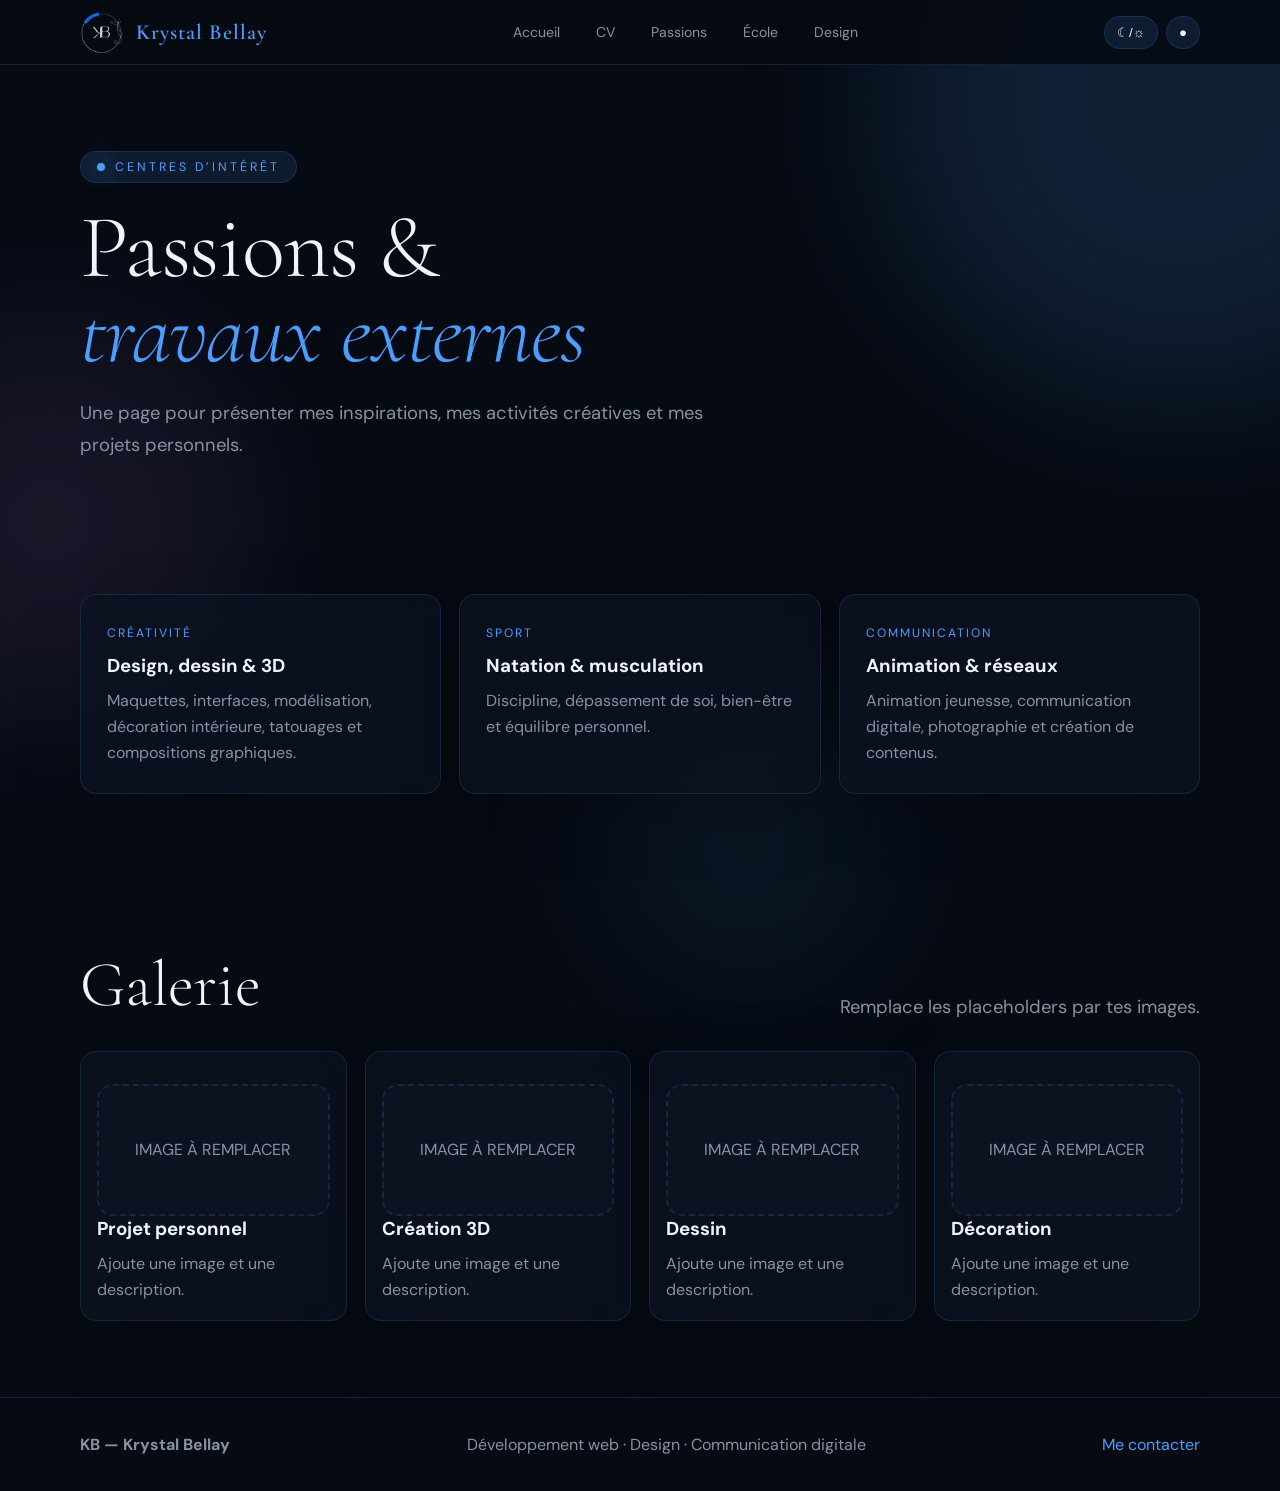
==== interets.html @ 909177f1 "Premier portfolio" ====
<!DOCTYPE html>
<html lang="fr" data-theme="dark" data-accent="blue">
<head>
  <meta charset="UTF-8">
  <meta name="viewport" content="width=device-width, initial-scale=1.0">
  <link rel="preconnect" href="https://fonts.googleapis.com">
  <link rel="preconnect" href="https://fonts.gstatic.com" crossorigin>
  <link href="https://fonts.googleapis.com/css2?family=Cormorant+Garamond:ital,wght@0,300;0,400;0,600;1,300;1,400&family=DM+Sans:wght@300;400;500;600&family=Bebas+Neue&display=swap" rel="stylesheet">
  <link rel="stylesheet" href="css/style.css">
  <title>Passions — Krystal Bellay</title>
</head>
<body>
  <div class="bg-orb bg-orb-1"></div>
  <div class="bg-orb bg-orb-2"></div>
  <div class="bg-orb bg-orb-3"></div>
<header class="nav">
  <div class="container nav-inner">
    <a class="brand" href="index.html">
      <img src="assets/images/logo-kb.png" alt="Logo KB">
      <span>Krystal Bellay</span>
    </a>

    <nav class="links">
      <a href="index.html">Accueil</a>
      <a href="cv.html">CV</a>
      <a href="interets.html">Passions</a>
      <a href="ecole.html">École</a>
      <a href="design.html">Design</a>
    </nav>

    <div class="controls">
      <button class="icon-btn" data-toggle-theme title="Changer sombre/blanc">☾/☼</button>
      <button class="icon-btn" data-toggle-accent title="Changer bleu/rose">●</button>
      <button class="icon-btn menu-btn" title="Menu mobile">☰</button>
    </div>
  </div>
</header>
  <main class="container">
    <section class="page-hero reveal">
      <span class="eyebrow"><span class="dot"></span>Centres d’intérêt</span>
      <h1 class="page-title">Passions &<br><span>travaux externes</span></h1>
      <p class="lead">Une page pour présenter mes inspirations, mes activités créatives et mes projets personnels.</p>
    </section>

    <section class="section">
      <div class="grid-3">
        <article class="card reveal"><span class="tag">Créativité</span><h3>Design, dessin & 3D</h3><p>Maquettes, interfaces, modélisation, décoration intérieure, tatouages et compositions graphiques.</p></article>
        <article class="card reveal"><span class="tag">Sport</span><h3>Natation & musculation</h3><p>Discipline, dépassement de soi, bien-être et équilibre personnel.</p></article>
        <article class="card reveal"><span class="tag">Communication</span><h3>Animation & réseaux</h3><p>Animation jeunesse, communication digitale, photographie et création de contenus.</p></article>
      </div>
    </section>

    <section class="section">
      <div class="section-head reveal">
        <h2>Galerie</h2>
        <p class="lead">Remplace les placeholders par tes images.</p>
      </div>

      <div class="gallery-grid">
        <article class="gallery-item reveal"><div class="placeholder">IMAGE À REMPLACER</div><h3>Projet personnel</h3><p>Ajoute une image et une description.</p></article>
        <article class="gallery-item reveal"><div class="placeholder">IMAGE À REMPLACER</div><h3>Création 3D</h3><p>Ajoute une image et une description.</p></article>
        <article class="gallery-item reveal"><div class="placeholder">IMAGE À REMPLACER</div><h3>Dessin</h3><p>Ajoute une image et une description.</p></article>
        <article class="gallery-item reveal"><div class="placeholder">IMAGE À REMPLACER</div><h3>Décoration</h3><p>Ajoute une image et une description.</p></article>
      </div>
    </section>
  </main>
  <footer class="footer">
    <div class="container footer-inner">
      <strong>KB — Krystal Bellay</strong>
      <span>Développement web · Design · Communication digitale</span>
      <a href="mailto:krystalbellay78@gmail.com" style="color: var(--accent); text-decoration: none;">Me contacter</a>
    </div>
  </footer>

  <script src="js/main.js"></script>
</body>
</html>
---- css/style.css ----
/* ==============================
   PORTFOLIO KRYSTAL BELLAY
   Style moderne avec thème sombre/clair + accent bleu/rose
   ============================== */

:root {
  --accent: #4A9EFF;
  --accent-glow: rgba(74, 158, 255, 0.25);
  --accent-soft: rgba(74, 158, 255, 0.12);
  --bg: #060A12;
  --bg2: #0C1220;
  --bg3: #111827;
  --text: #F0F4FF;
  --text-muted: #8892A4;
  --border: rgba(74, 158, 255, 0.15);
  --card: rgba(12, 18, 32, 0.8);
  --nav-bg: rgba(6, 10, 18, 0.9);
  --gradient: linear-gradient(135deg, var(--accent) 0%, #7B5EA7 100%);
  --font-display: 'Cormorant Garamond', serif;
  --font-body: 'DM Sans', sans-serif;
  --font-accent: 'Bebas Neue', sans-serif;
  --radius: 16px;
  --transition: 0.3s cubic-bezier(0.4, 0, 0.2, 1);
}

[data-theme="light"] {
  --bg: #F5F7FF;
  --bg2: #EAEDFF;
  --bg3: #E0E4F8;
  --text: #0C1220;
  --text-muted: #556080;
  --border: rgba(74, 158, 255, 0.25);
  --card: rgba(255, 255, 255, 0.86);
  --nav-bg: rgba(245, 247, 255, 0.92);
}

[data-accent="pink"] {
  --accent: #FF6BB3;
  --accent-glow: rgba(255, 107, 179, 0.25);
  --accent-soft: rgba(255, 107, 179, 0.12);
  --border: rgba(255, 107, 179, 0.22);
  --gradient: linear-gradient(135deg, #FF6BB3 0%, #A855F7 100%);
}

* {
  margin: 0;
  padding: 0;
  box-sizing: border-box;
}

html {
  scroll-behavior: smooth;
}

body {
  font-family: var(--font-body);
  background: var(--bg);
  color: var(--text);
  min-height: 100vh;
  transition: background var(--transition), color var(--transition);
  overflow-x: hidden;
}



.bg-orb {
  position: fixed;
  border-radius: 50%;
  filter: blur(80px);
  opacity: 0.15;
  pointer-events: none;
  z-index: -1;
  transition: background var(--transition);
}

.bg-orb-1 {
  width: 600px;
  height: 600px;
  background: var(--accent);
  top: -200px;
  right: -200px;
}

.bg-orb-2 {
  width: 400px;
  height: 400px;
  background: #7B5EA7;
  bottom: 20%;
  left: -150px;
}

.bg-orb-3 {
  width: 300px;
  height: 300px;
  background: var(--accent);
  bottom: -100px;
  right: 30%;
  opacity: 0.08;
}

.container {
  width: min(1120px, 92%);
  margin: auto;
}

.nav {
  position: sticky;
  top: 0;
  z-index: 50;
  background: var(--nav-bg);
  backdrop-filter: blur(20px);
  border-bottom: 1px solid var(--border);
}

.nav-inner {
  min-height: 64px;
  display: flex;
  align-items: center;
  justify-content: space-between;
  gap: 18px;
}

.brand {
  display: flex;
  align-items: center;
  gap: 12px;
  color: var(--accent);
  text-decoration: none;
  font-family: var(--font-display);
  font-size: 1.35rem;
  font-weight: 600;
  letter-spacing: 1px;
}

.brand img {
  width: 44px;
  height: 44px;
  object-fit: contain;
  border-radius: 50%;
}

.links {
  display: flex;
  align-items: center;
  gap: 8px;
}

.links a {
  color: var(--text-muted);
  text-decoration: none;
  font-size: 0.88rem;
  padding: 8px 14px;
  border-radius: 999px;
  transition: all var(--transition);
}

.links a:hover,
.links a.active {
  color: var(--text);
  background: var(--accent-soft);
}

.controls {
  display: flex;
  align-items: center;
  gap: 8px;
}

.icon-btn {
  background: var(--accent-soft);
  color: var(--text);
  border: 1px solid var(--border);
  padding: 8px 12px;
  border-radius: 999px;
  cursor: pointer;
  transition: all var(--transition);
}

.icon-btn:hover {
  background: var(--accent);
  color: white;
}

.menu-btn {
  display: none;
}

.page-hero,
.hero {
  padding: 86px 0 56px;
}

.hero-grid {
  min-height: calc(100vh - 160px);
  display: grid;
  grid-template-columns: 1fr 0.8fr;
  align-items: center;
  gap: 64px;
}

.eyebrow {
  display: inline-flex;
  align-items: center;
  gap: 10px;
  font-size: 0.78rem;
  letter-spacing: 3px;
  text-transform: uppercase;
  color: var(--accent);
  border: 1px solid var(--border);
  background: var(--accent-soft);
  padding: 7px 16px;
  border-radius: 999px;
  margin-bottom: 22px;
}

.dot {
  width: 8px;
  height: 8px;
  border-radius: 50%;
  background: var(--accent);
  box-shadow: 0 0 22px var(--accent);
}

h1,
.page-title {
  font-family: var(--font-display);
  font-size: clamp(3.2rem, 7vw, 6rem);
  line-height: 0.95;
  font-weight: 300;
  letter-spacing: -1px;
}

.gradient,
.page-title span {
  color: var(--accent);
  font-style: italic;
}

.lead {
  color: var(--text-muted);
  line-height: 1.75;
  font-size: clamp(1rem, 2vw, 1.15rem);
  max-width: 680px;
  margin-top: 22px;
}

.actions {
  display: flex;
  flex-wrap: wrap;
  gap: 12px;
  margin-top: 34px;
}

.btn {
  display: inline-flex;
  align-items: center;
  justify-content: center;
  gap: 8px;
  padding: 13px 26px;
  border-radius: 999px;
  text-decoration: none;
  border: 1px solid transparent;
  background: var(--accent);
  color: white;
  font-weight: 600;
  box-shadow: 0 0 24px var(--accent-glow);
  transition: all var(--transition);
}

.btn:hover {
  transform: translateY(-2px);
  box-shadow: 0 8px 32px var(--accent-glow);
}

.btn.secondary {
  background: transparent;
  color: var(--text);
  border-color: var(--border);
  box-shadow: none;
}

.btn.secondary:hover {
  background: var(--accent-soft);
  border-color: var(--accent);
}

.hero-visual,
.visual-card,
.card,
.cv-item,
.cv-panel,
.section-card,
.gallery-item,
.skill-block,
.competence-block,
.design-card {
  background: var(--card);
  border: 1px solid var(--border);
  backdrop-filter: blur(10px);
  box-shadow: 0 20px 70px rgba(0, 0, 0, 0.16);
}

.hero-visual {
  border-radius: 50%;
  aspect-ratio: 1;
  display: flex;
  align-items: center;
  justify-content: center;
  position: relative;
  overflow: hidden;
  box-shadow: 0 0 60px var(--accent-glow);
}

.hero-visual::before {
  content: "";
  position: absolute;
  inset: -10%;
  background: var(--gradient);
  opacity: 0.14;
  animation: pulse 3s ease-in-out infinite;
}

.hero-photo {
  width: 100%;
  height: 100%;
  object-fit: cover;
  border-radius: 50%;
  position: relative;
  z-index: 2;
}
.hero-visual span {
  position: relative;
  font-family: var(--font-display);
  font-size: clamp(4rem, 10vw, 7rem);
  color: var(--accent);
}

.section {
  padding: 76px 0;
}

.section-head {
  display: flex;
  align-items: end;
  justify-content: space-between;
  gap: 24px;
  margin-bottom: 28px;
}

.section h2,
.section-title {
  font-family: var(--font-display);
  font-size: clamp(2.4rem, 5vw, 4.5rem);
  font-weight: 300;
}

.grid-3 {
  display: grid;
  grid-template-columns: repeat(3, 1fr);
  gap: 18px;
}

.card,
.section-card {
  border-radius: var(--radius);
  padding: 26px;
  transition: all var(--transition);
}

.card:hover,
.section-card:hover,
.design-card:hover,
.gallery-item:hover {
  transform: translateY(-4px);
  border-color: var(--accent);
  box-shadow: 0 16px 48px var(--accent-glow);
}

.tag {
  display: inline-flex;
  color: var(--accent);
  font-size: 0.76rem;
  text-transform: uppercase;
  letter-spacing: 2px;
  margin-bottom: 12px;
}

.card h3,
.gallery-item h3,
.section-card h3 {
  margin-bottom: 10px;
}

.card p,
.gallery-item p,
.section-card p,
.cv-item-desc,
.cv-item-org {
  color: var(--text-muted);
  line-height: 1.65;
}

/* Sections défilantes */
.horizontal-scroll {
  display: flex;
  gap: 18px;
  overflow-x: auto;
  scroll-snap-type: x mandatory;
  padding: 12px 0 22px;
}

.horizontal-scroll::-webkit-scrollbar {
  height: 8px;
}

.horizontal-scroll::-webkit-scrollbar-thumb {
  background: var(--accent-soft);
  border-radius: 999px;
}

.scroll-card {
  min-width: min(360px, 82vw);
  scroll-snap-align: start;
}

/* CV */
.cv-page {
  padding: 80px 0;
  max-width: 980px;
  margin: 0 auto;
}

.cv-header {
  display: flex;
  align-items: center;
  justify-content: space-between;
  flex-wrap: wrap;
  gap: 20px;
  margin-bottom: 38px;
}

.cv-contact {
  display: flex;
  flex-wrap: wrap;
  gap: 10px;
  margin-bottom: 42px;
}

.cv-contact-item {
  display: flex;
  align-items: center;
  gap: 8px;
  background: var(--accent-soft);
  border: 1px solid var(--border);
  border-radius: 999px;
  padding: 9px 16px;
  font-size: 0.86rem;
}

.cv-section {
  margin-bottom: 40px;
}

.cv-section-title {
  font-family: var(--font-accent);
  letter-spacing: 3px;
  font-size: 1.08rem;
  color: var(--accent);
  margin-bottom: 20px;
  padding-bottom: 10px;
  border-bottom: 1px solid var(--border);
}

.cv-item {
  position: relative;
  border-radius: var(--radius);
  padding: 20px 20px 20px 24px;
  margin-bottom: 12px;
  overflow: hidden;
}

.cv-item::before {
  content: "";
  position: absolute;
  left: 0;
  top: 0;
  bottom: 0;
  width: 4px;
  background: var(--gradient);
}

.cv-item-header {
  display: flex;
  justify-content: space-between;
  align-items: flex-start;
  flex-wrap: wrap;
  gap: 8px;
  margin-bottom: 8px;
}

.cv-item-title {
  font-weight: 600;
  font-size: 1rem;
}

.cv-item-date {
  color: var(--accent);
  background: var(--accent-soft);
  padding: 4px 10px;
  border-radius: 999px;
  font-size: 0.78rem;
  white-space: nowrap;
}

.skills-grid {
  display: grid;
  grid-template-columns: repeat(auto-fit, minmax(150px, 1fr));
  gap: 10px;
}

.skill-chip {
  background: var(--accent-soft);
  border: 1px solid var(--border);
  border-radius: 10px;
  padding: 11px 14px;
  text-align: center;
  color: var(--text);
  transition: all var(--transition);
}

.skill-chip:hover {
  background: var(--accent);
  color: white;
}

/* École */
.competence-grid {
  display: flex;
  flex-direction: column;
  gap: 22px;
  margin-top: 34px;
}

.competence-block {
  border-radius: var(--radius);
  overflow: hidden;
}

.competence-header {
  display: flex;
  align-items: center;
  gap: 14px;
  padding: 22px 24px;
  background: var(--accent-soft);
  cursor: pointer;
}

.competence-header-title {
  flex: 1;
  font-weight: 600;
}

.competence-header-arrow {
  color: var(--accent);
  transition: transform var(--transition);
}

.competence-block.open .competence-header-arrow {
  transform: rotate(180deg);
}

.competence-body {
  max-height: 0;
  overflow: hidden;
  padding: 0 24px;
  transition: max-height 0.45s ease, padding 0.3s ease;
}

.competence-block.open .competence-body {
  max-height: 1200px;
  padding: 22px 24px;
}

.ac-list {
  display: flex;
  flex-direction: column;
  gap: 10px;
}

.ac-item {
  padding: 12px 16px;
  background: var(--bg2);
  border: 1px solid var(--border);
  border-radius: 10px;
  color: var(--text-muted);
  line-height: 1.5;
}

.proof-area,
.placeholder {
  margin-top: 16px;
  min-height: 132px;
  border: 2px dashed var(--border);
  border-radius: var(--radius);
  background: var(--bg2);
  display: flex;
  align-items: center;
  justify-content: center;
  text-align: center;
  padding: 18px;
  color: var(--text-muted);
}

/* Galeries */
.gallery-grid,
.design-grid {
  display: grid;
  grid-template-columns: repeat(auto-fill, minmax(240px, 1fr));
  gap: 18px;
}

.gallery-item,
.design-card {
  border-radius: var(--radius);
  overflow: hidden;
  transition: all var(--transition);
}

.gallery-item {
  padding: 16px;
}

.design-card-img {
  aspect-ratio: 4 / 3;
  display: flex;
  align-items: center;
  justify-content: center;
  background: var(--bg3);
  color: var(--text-muted);
  border-bottom: 1px solid var(--border);
  text-align: center;
  padding: 20px;
}

.design-card-body {
  padding: 18px;
}

.design-tabs {
  display: flex;
  gap: 8px;
  flex-wrap: wrap;
  margin: 26px 0 30px;
}

.design-tab {
  padding: 9px 20px;
  border-radius: 999px;
  border: 1px solid var(--border);
  background: transparent;
  color: var(--text-muted);
  cursor: pointer;
  transition: all var(--transition);
}

.design-tab.active,
.design-tab:hover {
  background: var(--accent);
  color: white;
  border-color: var(--accent);
}

.footer {
  border-top: 1px solid var(--border);
  padding: 36px 0;
  color: var(--text-muted);
}

.footer-inner {
  display: flex;
  justify-content: space-between;
  gap: 18px;
  flex-wrap: wrap;
}

.reveal {
  opacity: 0;
  transform: translateY(22px);
  transition: opacity 0.6s ease, transform 0.6s ease;
}

.reveal.visible {
  opacity: 1;
  transform: translateY(0);
}

@keyframes pulse {
  0%, 100% { transform: scale(1); opacity: 0.14; }
  50% { transform: scale(1.12); opacity: 0.25; }
}

/* ==============================
   CARROUSEL DESIGNS 3D
   ============================== */

.design-slider-section {
  padding: 90px 0;
  overflow: hidden;
}

.slider-title {
  text-align: center;
  margin-bottom: 44px;
}

.slider-title h2 {
  font-family: var(--font-display);
  font-size: clamp(2.4rem, 5vw, 4.2rem);
  font-weight: 300;
  color: var(--text);
}

.slider-title p {
  color: var(--text-muted);
  margin: 10px auto 0;
  max-width: 560px;
  line-height: 1.7;
}

.carousel-3d {
  position: relative;
  width: min(1000px, 92%);
  height: 470px;
  margin: 0 auto;
  display: flex;
  align-items: center;
  justify-content: center;
}

.carousel-viewport {
  position: relative;
  width: 100%;
  height: 100%;
  perspective: 1200px;
}

.carousel-card {
  position: absolute;
  top: 50%;
  left: 50%;
  width: 260px;
  height: 390px;
  border-radius: 26px;
  overflow: hidden;
  background: var(--card);
  border: 1px solid var(--border);
  box-shadow: 0 24px 80px rgba(0, 0, 0, 0.35);
  transform: translate(-50%, -50%) scale(0.7);
  opacity: 0;
  transition:
    transform 0.55s ease,
    opacity 0.55s ease,
    filter 0.55s ease,
    z-index 0.55s ease;
}

.carousel-card img {
  width: 100%;
  height: 100%;
  object-fit: cover;
}

.carousel-card::after {
  content: "";
  position: absolute;
  inset: 0;
  background:
    linear-gradient(to top, rgba(0, 0, 0, 0.78), transparent 55%),
    linear-gradient(to bottom, rgba(255, 255, 255, 0.14), transparent 30%);
  pointer-events: none;
}

.carousel-info {
  position: absolute;
  left: 18px;
  right: 18px;
  bottom: 20px;
  z-index: 2;
  color: white;
}

.carousel-info span {
  display: inline-flex;
  font-size: 0.72rem;
  letter-spacing: 1.5px;
  text-transform: uppercase;
  color: var(--accent);
  background: rgba(0, 0, 0, 0.35);
  border: 1px solid rgba(255, 255, 255, 0.18);
  border-radius: 999px;
  padding: 5px 10px;
  margin-bottom: 8px;
  backdrop-filter: blur(10px);
}

.carousel-info h3 {
  font-family: var(--font-display);
  font-size: 1.45rem;
  font-weight: 600;
  line-height: 1.1;
}

/* Carte centrale */
.carousel-card.active {
  opacity: 1;
  transform: translate(-50%, -50%) scale(1) rotateY(0deg);
  z-index: 5;
  filter: blur(0);
  box-shadow: 0 30px 100px var(--accent-glow);
}

/* Cartes à droite */
.carousel-card.next {
  opacity: 0.9;
  transform: translate(5%, -50%) scale(0.82) rotateY(-18deg);
  z-index: 4;
  filter: brightness(0.78);
}

.carousel-card.next-2 {
  opacity: 0.55;
  transform: translate(52%, -50%) scale(0.68) rotateY(-28deg);
  z-index: 3;
  filter: brightness(0.55);
}

/* Cartes à gauche */
.carousel-card.prev {
  opacity: 0.9;
  transform: translate(-105%, -50%) scale(0.82) rotateY(18deg);
  z-index: 4;
  filter: brightness(0.78);
}

.carousel-card.prev-2 {
  opacity: 0.55;
  transform: translate(-152%, -50%) scale(0.68) rotateY(28deg);
  z-index: 3;
  filter: brightness(0.55);
}

/* Boutons */
.carousel-btn {
  position: absolute;
  top: 50%;
  z-index: 10;
  width: 46px;
  height: 46px;
  border-radius: 50%;
  border: 1px solid var(--border);
  background: var(--accent-soft);
  color: var(--text);
  font-size: 2rem;
  line-height: 1;
  cursor: pointer;
  backdrop-filter: blur(12px);
  transition: all var(--transition);
}

.carousel-btn:hover {
  background: var(--accent);
  color: white;
  box-shadow: 0 0 28px var(--accent-glow);
}

.carousel-btn.prev {
  left: 0;
}

.carousel-btn.next {
  right: 0;
}

/* Responsive */
@media (max-width: 760px) {
  .carousel-3d {
    height: 430px;
  }

  .carousel-card {
    width: 230px;
    height: 350px;
  }

  .carousel-card.next {
    transform: translate(-2%, -50%) scale(0.76) rotateY(-18deg);
  }

  .carousel-card.prev {
    transform: translate(-98%, -50%) scale(0.76) rotateY(18deg);
  }

  .carousel-card.next-2,
  .carousel-card.prev-2 {
    opacity: 0;
  }

  .carousel-btn.prev {
    left: 8px;
  }

  .carousel-btn.next {
    right: 8px;
  }
}
@media (max-width: 900px) {
  .hero-grid,
  .grid-3 {
    grid-template-columns: 1fr;
  }

  .hero-visual {
    max-width: 260px;
    margin: auto;
    order: -1;
  }

  .links {
    display: none;
    position: absolute;
    top: 64px;
    left: 4%;
    right: 4%;
    background: var(--nav-bg);
    border: 1px solid var(--border);
    border-radius: 20px;
    padding: 14px;
    flex-direction: column;
    align-items: stretch;
  }

  .links.open {
    display: flex;
  }

  .menu-btn {
    display: inline-flex;
  }

  .section-head {
    align-items: flex-start;
    flex-direction: column;
  }
}

@media (max-width: 560px) {
  .actions {
    flex-direction: column;
  }

  .btn {
    width: 100%;
  }

  .brand span {
    display: none;
  }

  h1,
  .page-title {
    font-size: 3rem;
  }
}
/* ==============================
   LANGUES CV
   ============================== */

.lang-list {
  display: flex;
  flex-direction: column;
  gap: 22px;
}

.lang-item {
  width: 100%;
}

.lang-header {
  display: flex;
  justify-content: space-between;
  align-items: center;
  margin-bottom: 8px;
  font-size: 1.05rem;
  font-weight: 600;
}

.lang-header span:last-child {
  color: var(--accent);
}

.lang-track {
  width: 100%;
  height: 6px;
  background: var(--bg3);
  border-radius: 999px;
  overflow: hidden;
}

.lang-fill {
  height: 100%;
  background: var(--gradient);
  border-radius: 999px;
}

/* ==============================
   NOUVELLE PAGE DESIGN
   ============================== */

.design-hero {
  padding-bottom: 40px;
}

.design-hero-grid {
  display: grid;
  grid-template-columns: 1.2fr 0.8fr;
  gap: 40px;
  align-items: end;
}

.design-hero-card {
  background: var(--card);
  border: 1px solid var(--border);
  border-radius: 28px;
  padding: 28px;
  backdrop-filter: blur(14px);
  box-shadow: 0 20px 70px rgba(0, 0, 0, 0.16);
}

.design-hero-card span {
  color: var(--accent);
  font-size: 0.78rem;
  text-transform: uppercase;
  letter-spacing: 2px;
}

.design-hero-card h3 {
  margin: 14px 0 10px;
  font-size: 1.4rem;
}

.design-hero-card p {
  color: var(--text-muted);
  line-height: 1.7;
}

.featured-design-grid {
  display: grid;
  grid-template-columns: 1.3fr 0.8fr;
  grid-template-rows: repeat(2, 260px);
  gap: 18px;
}

.featured-design-card {
  position: relative;
  overflow: hidden;
  border-radius: 28px;
  border: 1px solid var(--border);
  background: var(--card);
  min-height: 260px;
}

.featured-design-card.big {
  grid-row: span 2;
}

.featured-img,
.featured-img img {
  width: 100%;
  height: 100%;
}

.featured-img img {
  object-fit: cover;
}

.featured-design-card::after {
  content: "";
  position: absolute;
  inset: 0;
  background:
    linear-gradient(to top, rgba(0, 0, 0, 0.75), transparent 55%),
    linear-gradient(to bottom, rgba(255, 255, 255, 0.12), transparent 35%);
}

.featured-content {
  position: absolute;
  left: 24px;
  right: 24px;
  bottom: 24px;
  z-index: 2;
}

.featured-content h3 {
  font-family: var(--font-display);
  font-size: 1.8rem;
  color: white;
  margin-bottom: 6px;
}

.featured-content p {
  color: rgba(255, 255, 255, 0.75);
  line-height: 1.5;
}

.design-masonry-grid {
  display: grid;
  grid-template-columns: repeat(3, 1fr);
  gap: 18px;
}

.design-masonry-grid .design-card {
  border-radius: 24px;
}

.design-masonry-grid .design-card.tall {
  grid-row: span 2;
}

.design-masonry-grid .design-card-img {
  height: 260px;
  aspect-ratio: unset;
  padding: 0;
  overflow: hidden;
}

.design-masonry-grid .design-card.tall .design-card-img {
  height: 560px;
}

.design-card-img img {
  width: 100%;
  height: 100%;
  object-fit: cover;
}

.placeholder-design {
  padding: 20px !important;
  border: 2px dashed var(--border);
  color: var(--text-muted);
  background: var(--bg2);
}

.external-work-grid {
  display: grid;
  grid-template-columns: repeat(3, 1fr);
  gap: 18px;
}

.external-card {
  background: var(--card);
  border: 1px solid var(--border);
  border-radius: 24px;
  padding: 28px;
  backdrop-filter: blur(12px);
  transition: all var(--transition);
}

.external-card:hover {
  transform: translateY(-5px);
  border-color: var(--accent);
  box-shadow: 0 16px 48px var(--accent-glow);
}

.external-card h3 {
  margin-bottom: 10px;
}

.external-card p {
  color: var(--text-muted);
  line-height: 1.7;
}

@media (max-width: 900px) {
  .design-hero-grid,
  .featured-design-grid,
  .external-work-grid {
    grid-template-columns: 1fr;
  }

  .featured-design-grid {
    grid-template-rows: none;
  }

  .featured-design-card.big {
    grid-row: auto;
  }

  .featured-design-card {
    min-height: 320px;
  }

  .design-masonry-grid {
    grid-template-columns: 1fr 1fr;
  }

  .design-masonry-grid .design-card.tall {
    grid-row: auto;
  }

  .design-masonry-grid .design-card.tall .design-card-img {
    height: 260px;
  }
}

@media (max-width: 560px) {
  .design-masonry-grid {
    grid-template-columns: 1fr;
  }

  .featured-content h3 {
    font-size: 1.5rem;
  }
}

/* ==============================
   PAGE ÉCOLE — COMPÉTENCES + PREUVES
   ============================== */

.school-intro-section {
  padding-top: 20px;
}

.school-intro-card {
  background: var(--card);
  border: 1px solid var(--border);
  border-radius: 28px;
  padding: 32px;
  backdrop-filter: blur(12px);
  box-shadow: 0 20px 70px rgba(0, 0, 0, 0.16);
}

.school-intro-card h2 {
  font-family: var(--font-display);
  font-size: clamp(2rem, 4vw, 3.5rem);
  font-weight: 300;
  margin-bottom: 12px;
}

.school-intro-card p {
  color: var(--text-muted);
  line-height: 1.7;
}

.competence-section {
  margin: 80px 0;
}

.competence-title-box {
  background: var(--card);
  border: 1px solid var(--border);
  border-radius: 28px;
  padding: 32px;
  margin-bottom: 26px;
  backdrop-filter: blur(12px);
  box-shadow: 0 20px 70px rgba(0, 0, 0, 0.16);
}

.competence-title-box h2 {
  font-family: var(--font-display);
  font-size: clamp(2rem, 4vw, 3.5rem);
  font-weight: 300;
  margin-bottom: 12px;
}

.competence-title-box p {
  color: var(--text-muted);
  line-height: 1.7;
}

.ac-grid {
  display: grid;
  grid-template-columns: repeat(2, 1fr);
  gap: 20px;
}

.ac-card {
  background: var(--card);
  border: 1px solid var(--border);
  border-radius: 24px;
  overflow: hidden;
  transition: all var(--transition);
  backdrop-filter: blur(10px);
}

.ac-card:hover {
  transform: translateY(-6px);
  border-color: var(--accent);
  box-shadow: 0 18px 50px var(--accent-glow);
}

.ac-image {
  height: 230px;
  background: var(--bg2);
  border-bottom: 1px solid var(--border);
  position: relative;
}

.ac-image::before {
  content: "IMAGE À REMPLACER";
  position: absolute;
  inset: 0;
  display: flex;
  align-items: center;
  justify-content: center;
  color: var(--text-muted);
  font-size: 0.85rem;
  letter-spacing: 1px;
  border: 2px dashed var(--border);
  border-radius: 18px;
  margin: 14px;
  z-index: 1;
}

.ac-image img {
  width: 100%;
  height: 100%;
  object-fit: cover;
  position: relative;
  z-index: 2;
}

.ac-image img[src=""] {
  display: none;
}

.ac-content {
  padding: 22px;
}

.ac-content span {
  color: var(--accent);
  font-size: 0.75rem;
  text-transform: uppercase;
  letter-spacing: 2px;
}

.ac-content h3 {
  margin: 10px 0;
  font-size: 1.1rem;
}

.ac-content p {
  color: var(--text-muted);
  line-height: 1.6;
}

@media (max-width: 800px) {
  .ac-grid {
    grid-template-columns: 1fr;
  }

  .competence-section {
    margin: 60px 0;
  }

  .ac-image {
    height: 210px;
  }
}

/* ==============================
   MINI SLIDER PREUVES + POPUP
   ============================== */

.ac-slider {
  position: relative;
  height: 230px;
  overflow: hidden;
  background: var(--bg2);
  border-bottom: 1px solid var(--border);
}

.ac-slider-track {
  display: flex;
  height: 100%;
  transition: transform 0.4s ease;
}

.ac-slider-track img {
  min-width: 100%;
  height: 100%;
  object-fit: cover;
  cursor: zoom-in;
}

.ac-slider-btn {
  position: absolute;
  top: 50%;
  z-index: 5;
  transform: translateY(-50%);
  width: 34px;
  height: 34px;
  border-radius: 50%;
  border: 1px solid var(--border);
  background: rgba(0, 0, 0, 0.45);
  color: white;
  font-size: 1.6rem;
  cursor: pointer;
  backdrop-filter: blur(8px);
}

.ac-slider-btn:hover {
  background: var(--accent);
}

.ac-prev {
  left: 10px;
}

.ac-next {
  right: 10px;
}

/* POPUP IMAGE */

.image-popup {
  position: fixed;
  inset: 0;
  z-index: 999;
  background: rgba(0, 0, 0, 0.82);
  backdrop-filter: blur(12px);
  display: none;
  align-items: center;
  justify-content: center;
  padding: 24px;
}

.image-popup.open {
  display: flex;
}

.image-popup img {
  max-width: 92vw;
  max-height: 86vh;
  object-fit: contain;
  border-radius: 18px;
  border: 1px solid var(--border);
  box-shadow: 0 30px 100px rgba(0, 0, 0, 0.6);
}

.image-popup-close {
  position: fixed;
  top: 24px;
  right: 24px;
  width: 42px;
  height: 42px;
  border-radius: 50%;
  border: 1px solid var(--border);
  background: var(--accent-soft);
  color: white;
  font-size: 1.7rem;
  cursor: pointer;
}
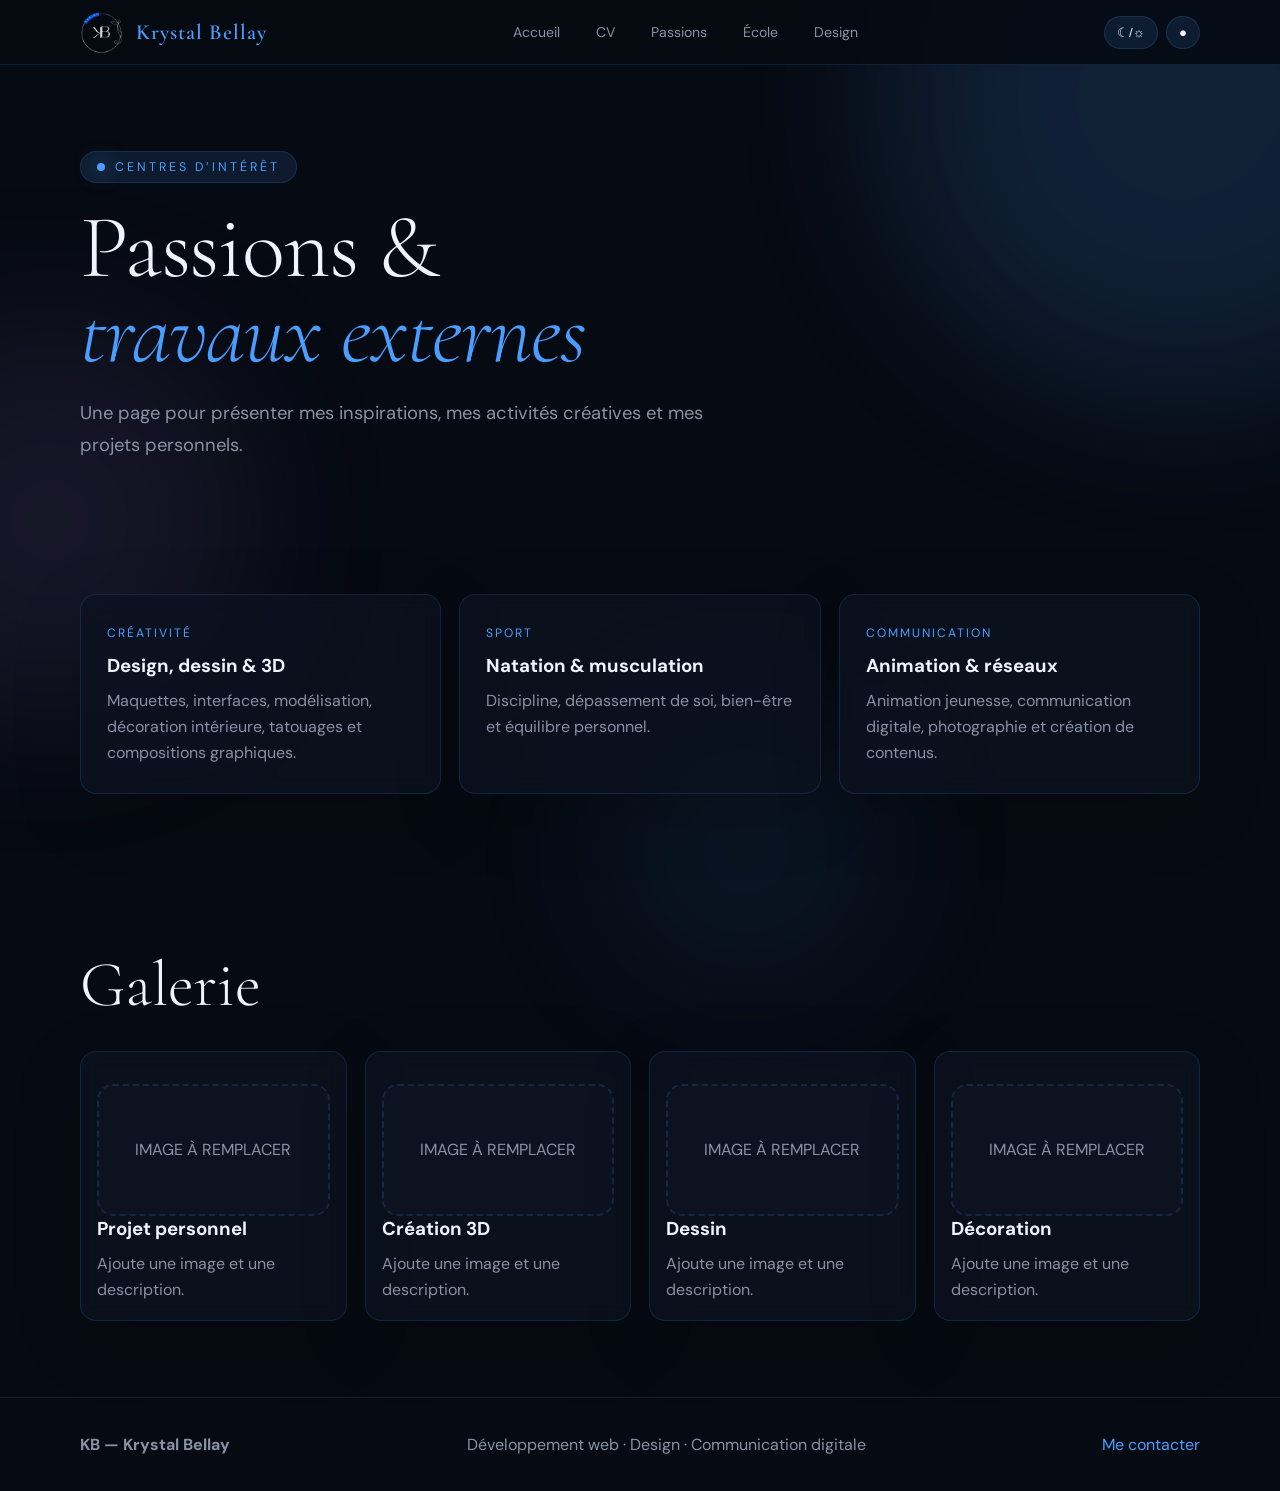
==== commit 921d9813: "Modification de la photo de profil" ====
--- a/interets.html
+++ b/interets.html
@@ -53,7 +53,6 @@
     <section class="section">
       <div class="section-head reveal">
         <h2>Galerie</h2>
-        <p class="lead">Remplace les placeholders par tes images.</p>
       </div>
 
       <div class="gallery-grid">
